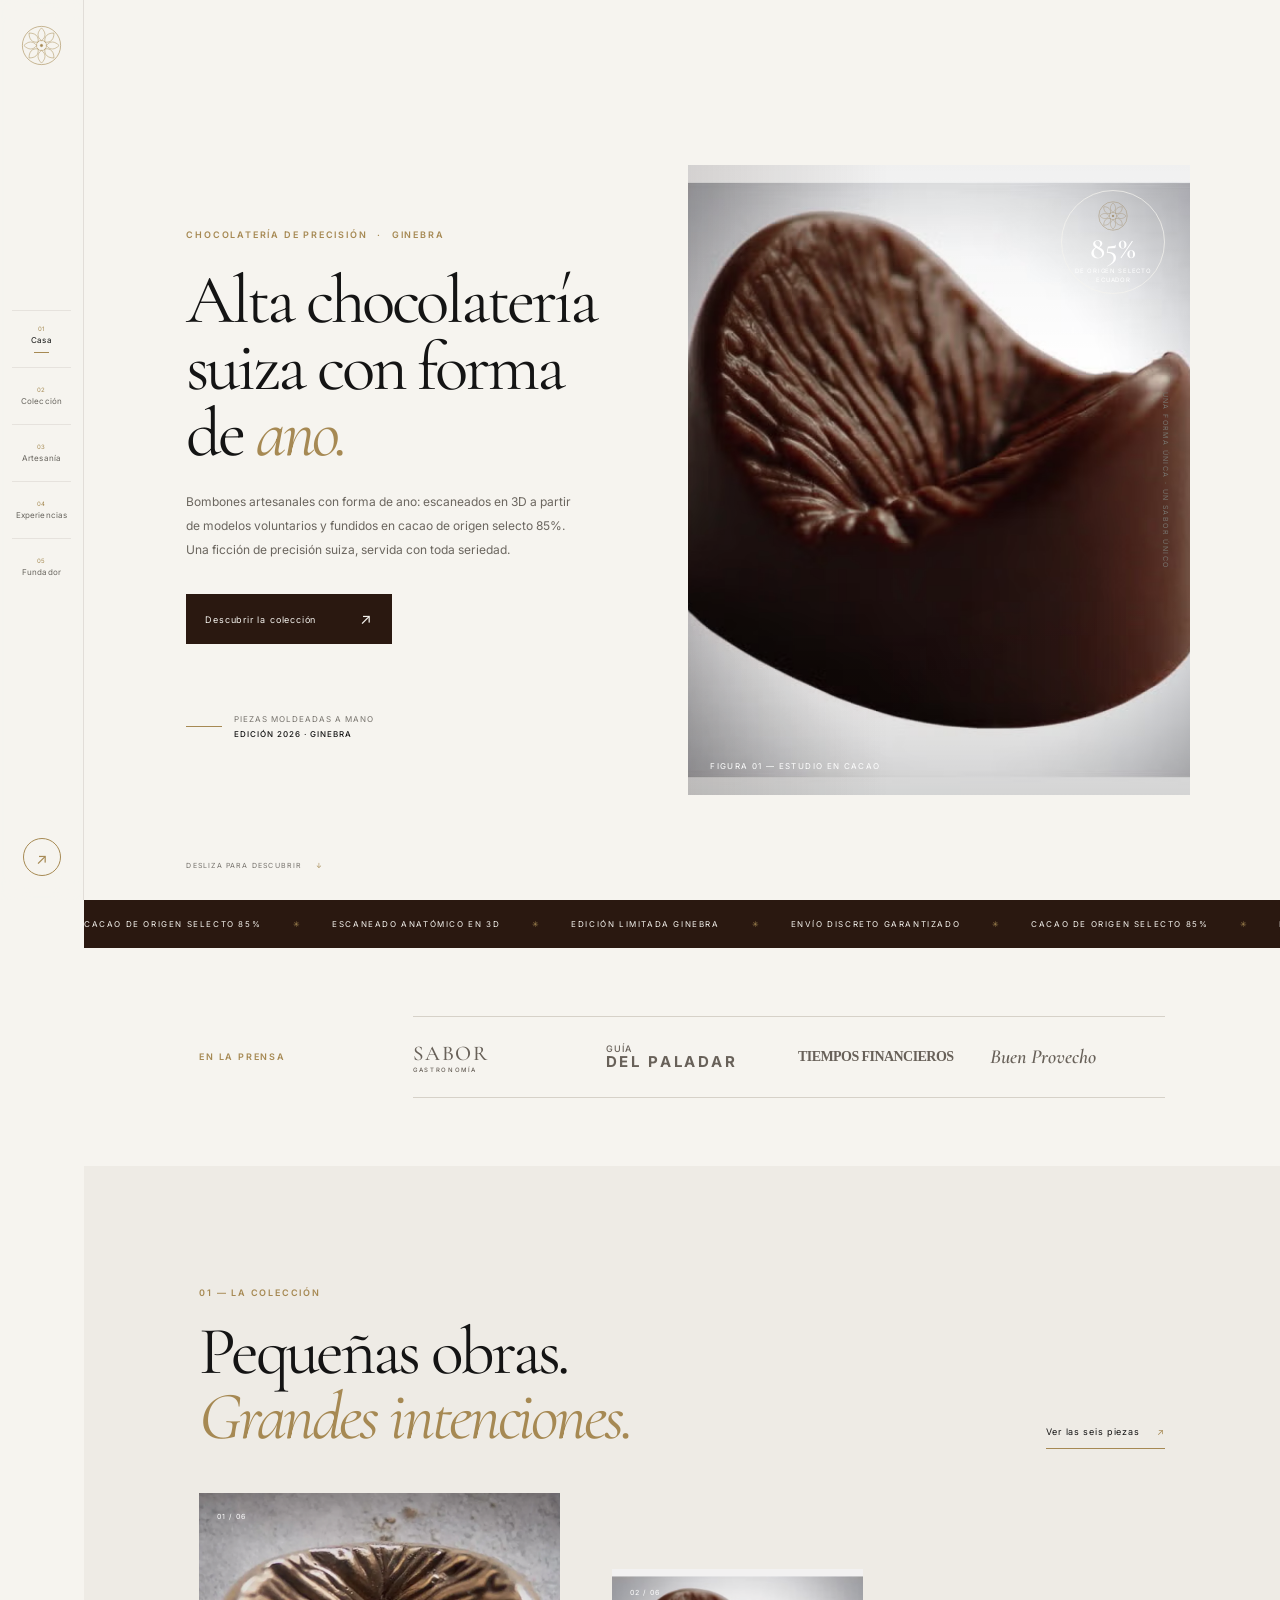
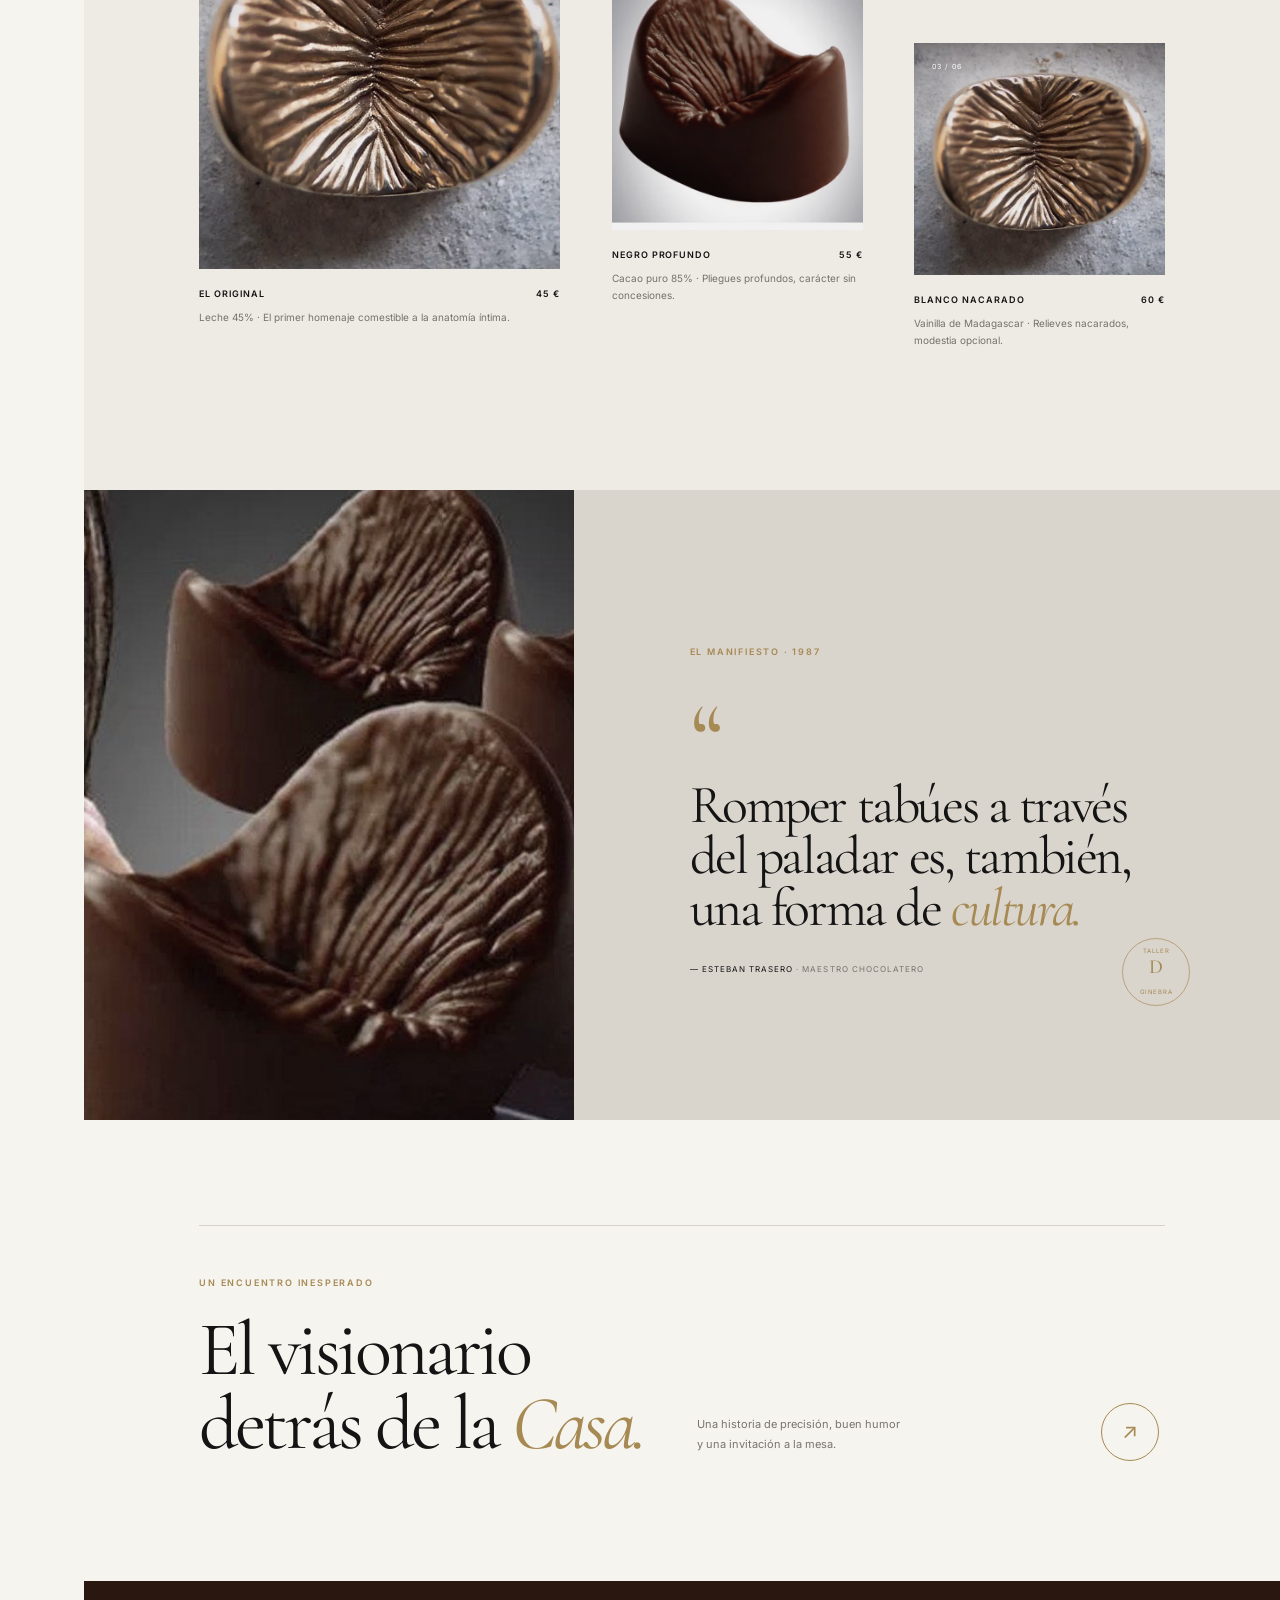
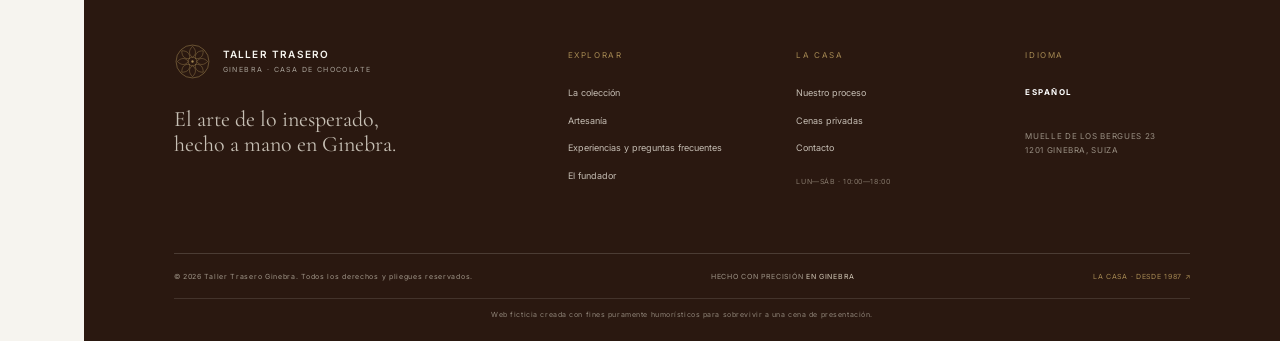
==== index.html @ 3dacf58d "Add files via upload" ====
<!doctype html>
<html lang="es">
<head>
  <meta charset="utf-8">
  <meta name="viewport" content="width=device-width, initial-scale=1">
  <meta name="theme-color" content="#f6f4ef">
  <meta name="description" content="Ficción gastronómica de Taller Trasero Ginebra: bombones artesanales con forma de ano, esculpidos en cacao de origen selecto 85%.">
  <title>Taller Trasero — Ginebra | Bombones con forma de ano</title>
  <link rel="preconnect" href="https://fonts.googleapis.com">
  <link rel="preconnect" href="https://fonts.gstatic.com" crossorigin>
  <link href="https://fonts.googleapis.com/css2?family=Cormorant+Garamond:wght@400;500;600;700&family=Inter:wght@300;400;500;600&display=swap" rel="stylesheet">
  <link rel="stylesheet" href="styles.css"><link rel="stylesheet" href="redesign.css">
  <script src="app.js" defer></script>
</head>
<body>
  <div class="preloader" aria-hidden="true"><div class="preloader-inner"><img class="preloader-mark" src="img/atelier-sceau.svg" alt=""><span class="preloader-name">GINEBRA · DESDE 1987</span><div class="preloader-line"><i></i></div><span class="preloader-count">00</span></div></div>
  <div class="page-wipe" aria-hidden="true"></div>
  <header class="site-header">
    <a class="wordmark" href="index.html" aria-label="Taller Trasero, inicio"><img class="brand-seal" src="img/atelier-sceau.svg" alt="Taller Trasero"><span class="wordmark-copy">TALLER TRASERO<small>GINEBRA · CASA DE CHOCOLATE</small></span></a>
    <nav class="desktop-nav" aria-label="Navegación principal"><a class="active" href="index.html">Casa</a><a href="coleccion.html">Colección</a><a href="proceso.html">Artesanía</a><a href="preguntas.html">Experiencias</a><a href="fundador.html">Fundador</a></nav>
    <a class="header-reserve" href="coleccion.html">Componer una caja <span>↗</span></a>
    <button class="menu-toggle" aria-label="Abrir menú" aria-expanded="false"><span></span><span></span></button>
    <div class="reading-progress"><i></i></div>
  </header>
  <div class="mobile-menu" aria-hidden="true"><div class="mobile-menu-top">TALLER TRASERO <span>GINEBRA</span></div><nav><a href="index.html"><small>01</small>Casa</a><a href="coleccion.html"><small>02</small>La colección</a><a href="proceso.html"><small>03</small>Artesanía</a><a href="preguntas.html"><small>04</small>Experiencias y preguntas frecuentes</a><a href="fundador.html"><small>05</small>El fundador</a></nav><span class="mobile-menu-note">CHOCOLATERÍA DE PRECISIÓN · DESDE 1987</span></div>

  <main>
    <section class="hero home-hero">
      <div class="hero-copy">
        <p class="eyebrow reveal">CHOCOLATERÍA DE PRECISIÓN <span>·</span> GINEBRA</p>
        <h1 class="display reveal">Alta chocolatería<br>suiza con forma<br>de <em>ano.</em></h1>
        <p class="hero-sub reveal">Bombones artesanales con forma de ano: escaneados en 3D a partir de modelos voluntarios y fundidos en cacao de origen selecto 85%.<br>Una ficción de precisión suiza, servida con toda seriedad.</p>
        <a class="button button-dark reveal" href="coleccion.html"><span>Descubrir la colección</span><i>↗</i></a>
        <div class="hero-edition reveal"><span class="edition-rule"></span><span>PIEZAS MOLDEADAS A MANO<br><b>EDICIÓN 2026 · GINEBRA</b></span></div>
      </div>
      <div class="hero-visual">
        <div class="hero-image-frame">
          <img src="img/ano1.avif" alt="Bombón Taller Trasero de chocolate con forma anatómica y pliegues artesanales" fetchpriority="high">
          <div class="hero-image-wash"></div>
          <span class="image-index">FIGURA 01 — ESTUDIO EN CACAO</span>
          <div class="hero-stamp"><img class="rosette-illustration" src="img/atelier-sceau.svg" alt=""><span>85%</span><small>DE ORIGEN SELECTO<br>ECUADOR</small></div>
        </div>
        <span class="hero-side-note">UNA FORMA ÚNICA · UN SABOR ÚNICO</span>
      </div>
      <span class="hero-scroll">DESLIZA PARA DESCUBRIR <i>↓</i></span>
    </section>

    <div class="ticker" aria-label="Cacao de origen selecto, escaneado anatómico en 3D, edición limitada Ginebra, envío discreto garantizado"><div class="ticker-track"><span>CACAO DE ORIGEN SELECTO 85%</span><b>✳</b><span>ESCANEADO ANATÓMICO EN 3D</span><b>✳</b><span>EDICIÓN LIMITADA GINEBRA</span><b>✳</b><span>ENVÍO DISCRETO GARANTIZADO</span><b>✳</b><span>CACAO DE ORIGEN SELECTO 85%</span><b>✳</b><span>ESCANEADO ANATÓMICO EN 3D</span><b>✳</b><span>EDICIÓN LIMITADA GINEBRA</span><b>✳</b><span>ENVÍO DISCRETO GARANTIZADO</span><b>✳</b></div></div>

    <section class="press-section section-pad">
      <p class="eyebrow reveal">EN LA PRENSA</p>
      <div class="press-logos reveal"><span class="press-vogue">SABOR <small>GASTRONOMÍA</small></span><span class="press-michelin">GUÍA<br><b>DEL PALADAR</b></span><span class="press-ft">TIEMPOS FINANCIEROS</span><span class="press-bon">Buen Provecho</span></div>
    </section>

    <section class="collection-preview section-pad">
      <div class="section-heading reveal"><div><p class="eyebrow">01 — LA COLECCIÓN</p><h2 class="display">Pequeñas obras.<br><em>Grandes intenciones.</em></h2></div><a class="text-link" href="coleccion.html">Ver las seis piezas <span>↗</span></a></div>
      <div class="product-grid preview-grid">
        <a class="product-card reveal" href="coleccion.html"><div class="product-image"><img src="img/98.webp" alt="Estuche de Taller Trasero con bombones artesanales"><span class="product-number">01 / 06</span><span class="product-shine"></span></div><div class="product-meta"><span>EL ORIGINAL</span><span>45 €</span></div><p>Leche 45% · El primer homenaje comestible a la anatomía íntima.</p></a>
        <a class="product-card reveal" href="coleccion.html"><div class="product-image"><img src="img/ano1.avif" alt="Bombón oscuro con forma anatómica y acabado satinado"><span class="product-number">02 / 06</span><span class="product-shine"></span></div><div class="product-meta"><span>NEGRO PROFUNDO</span><span>55 €</span></div><p>Cacao puro 85% · Pliegues profundos, carácter sin concesiones.</p></a>
        <a class="product-card reveal" href="coleccion.html"><div class="product-image"><img src="img/98.webp" alt="Primer plano de bombón artesanal con pliegues de cacao"><span class="product-number">03 / 06</span><span class="product-shine"></span></div><div class="product-meta"><span>BLANCO NACARADO</span><span>60 €</span></div><p>Vainilla de Madagascar · Relieves nacarados, modestia opcional.</p></a>
      </div>
      <a class="button button-outline mobile-only" href="coleccion.html"><span>Explorar las seis piezas</span><i>↗</i></a>
    </section>

    <section class="manifesto">
      <div class="manifesto-image reveal"><img src="img/eeb5a645-cfe2-4e63-8466-7c6f9b3dfd2b_16-9-discover-aspect-ratio_default_0.jpg" alt="Degustación de bombones artesanales de chocolate Taller Trasero"></div>
      <div class="manifesto-copy"><p class="eyebrow reveal">EL MANIFIESTO · 1987</p><span class="quote-mark reveal">“</span><blockquote class="display reveal">Romper tabúes a través del paladar es, también, una forma de <em>cultura.</em></blockquote><p class="manifesto-credit reveal">— ESTEBAN TRASERO <span>· MAESTRO CHOCOLATERO</span></p><span class="manifesto-seal">TALLER<br><b>D</b><br>GINEBRA</span></div>
    </section>

    <section class="founder-teaser section-pad">
      <div class="teaser-rule reveal"></div><p class="eyebrow reveal">UN ENCUENTRO INESPERADO</p><div class="teaser-row"><h2 class="display reveal">El visionario<br>detrás de la <em>Casa.</em></h2><p class="reveal">Una historia de precisión, buen humor<br>y una invitación a la mesa.</p><a class="round-link reveal" href="fundador.html" aria-label="Conocer al fundador">↗</a></div>
    </section>
  </main>
  <footer class="site-footer"><div class="footer-main"><div class="footer-brand"><a class="wordmark footer-wordmark" href="index.html"><img class="brand-seal" src="img/atelier-sceau.svg" alt="Taller Trasero"><span class="wordmark-copy">TALLER TRASERO<small>GINEBRA · CASA DE CHOCOLATE</small></span></a><p>El arte de lo inesperado,<br>hecho a mano en Ginebra.</p></div><div class="footer-column"><span class="footer-label">EXPLORAR</span><a href="coleccion.html">La colección</a><a href="proceso.html">Artesanía</a><a href="preguntas.html">Experiencias y preguntas frecuentes</a><a href="fundador.html">El fundador</a></div><div class="footer-column"><span class="footer-label">LA CASA</span><a href="proceso.html">Nuestro proceso</a><a href="preguntas.html">Cenas privadas</a><a href="preguntas.html">Contacto</a><span class="footer-hours">LUN—SÁB · 10:00—18:00</span></div><div class="footer-column footer-language"><span class="footer-label">IDIOMA</span><span class="language-switch"><b>ESPAÑOL</b></span><span class="footer-address">MUELLE DE LOS BERGUES 23<br>1201 GINEBRA, SUIZA</span></div></div><div class="footer-bottom"><span>© 2026 Taller Trasero Ginebra. Todos los derechos y pliegues reservados.</span><span>HECHO CON PRECISIÓN <b>EN GINEBRA</b></span><a href="fundador.html">LA CASA · DESDE 1987 ↗</a></div><p class="fiction-note">Web ficticia creada con fines puramente humorísticos para sobrevivir a una cena de presentación.</p></footer>
</body>
</html>
---- styles.css ----
:root{--paper:#f6f4ef;--stone:#eae6df;--ink:#141414;--muted:#77736d;--gold:#a68953;--cocoa:#2a1810;--line:#d6d1c8;--serif:"Cormorant Garamond",Georgia,serif;--sans:"Inter",Arial,sans-serif;--ease:cubic-bezier(.16,1,.3,1)}
*{box-sizing:border-box}html{scroll-behavior:smooth;scroll-padding-top:90px}body{margin:0;background:var(--paper);color:var(--ink);font-family:var(--sans);font-size:13px;font-weight:400;line-height:1.75;-webkit-font-smoothing:antialiased}body.menu-open,body.modal-open{overflow:hidden}a{color:inherit;text-decoration:none}button,input,select{font:inherit}button{color:inherit}img{display:block;width:100%;height:100%;object-fit:cover}::selection{background:var(--gold);color:#fff}.display{font-family:var(--serif);font-weight:400;letter-spacing:-.045em;line-height:.96}.display em{font-weight:400;color:var(--gold)}.eyebrow{font-size:9px;letter-spacing:.2em;line-height:1.5;font-weight:600}.section-pad{padding-left:9vw;padding-right:9vw}
.preloader{position:fixed;inset:0;z-index:1000;background:var(--cocoa);color:var(--paper);display:grid;place-items:center;transition:transform 1.05s var(--ease),visibility 1.05s}.preloader.is-done{transform:translateY(-101%);visibility:hidden}.preloader-inner{width:min(230px,60vw);display:grid;justify-items:center;gap:12px}.preloader-mark{font:600 52px/.9 var(--serif);letter-spacing:-.08em}.preloader-name{font-size:8px;letter-spacing:.22em}.preloader-line{height:1px;width:100%;background:#745e43;margin-top:8px}.preloader-line i{display:block;width:0;height:100%;background:var(--gold);transition:width .1s linear}.preloader-count{font:400 12px var(--serif);letter-spacing:.12em}
.page-wipe{position:fixed;inset:0;z-index:900;background:var(--cocoa);transform:scaleY(0);transform-origin:bottom;pointer-events:none}.page-wipe.is-active{animation:wipe-out .7s var(--ease) forwards}@keyframes wipe-out{0%{transform:scaleY(0);transform-origin:bottom}45%{transform:scaleY(1);transform-origin:bottom}55%{transform:scaleY(1);transform-origin:top}100%{transform:scaleY(0);transform-origin:top}}
.site-header{position:fixed;left:0;right:0;top:0;height:78px;padding:0 5.2vw;display:flex;align-items:center;justify-content:space-between;z-index:100;background:rgba(246,244,239,.91);backdrop-filter:blur(14px);-webkit-backdrop-filter:blur(14px);border-bottom:1px solid rgba(42,24,16,.09)}.wordmark{display:flex;align-items:center;gap:12px;font-size:10px;font-weight:600;letter-spacing:.12em;line-height:1.25}.wordmark small{display:block;margin-top:5px;font-size:7px;letter-spacing:.2em;font-weight:400;color:var(--muted)}.wordmark-monogram{width:37px;height:37px;border:1px solid var(--gold);border-radius:50%;display:grid;place-items:center;font:500 19px var(--serif);letter-spacing:-.08em;color:var(--gold)}.desktop-nav{position:absolute;left:50%;transform:translateX(-50%);display:flex;gap:34px}.desktop-nav a{font-size:10px;color:#68645e;transition:color .25s}.desktop-nav a:hover,.desktop-nav a.active{color:var(--ink)}.desktop-nav a.active:after{content:"";height:1px;display:block;background:var(--gold);margin-top:5px}.header-reserve{font-size:9px;letter-spacing:.06em;border-bottom:1px solid var(--gold);padding:8px 0}.header-reserve span{color:var(--gold);padding-left:7px}.reading-progress{position:absolute;bottom:-1px;left:0;width:100%;height:2px}.reading-progress i{display:block;width:0;height:100%;background:var(--gold)}.menu-toggle{display:none;border:0;background:none;width:38px;height:38px;padding:10px;z-index:120}.menu-toggle span{display:block;width:19px;height:1px;background:var(--ink);margin:5px auto;transition:transform .35s}.menu-toggle[aria-expanded=true] span:first-child{transform:translateY(3px) rotate(45deg)}.menu-toggle[aria-expanded=true] span:last-child{transform:translateY(-3px) rotate(-45deg)}.mobile-menu{display:none}
.hero{min-height:790px;height:min(100vh,980px);padding:150px 9vw 80px;position:relative;display:grid;grid-template-columns:1fr 1.03fr;align-items:center;gap:5.5vw;overflow:hidden}.hero-copy{position:relative;z-index:2;padding-top:12px}.hero-copy>.eyebrow{color:var(--gold);margin-bottom:26px}.hero-copy>.eyebrow span{padding:0 6px}.hero h1{font-size:clamp(54px,6.45vw,98px);margin:0 0 24px}.hero-sub{font-size:12px;line-height:2;color:#6b665f;margin-bottom:32px}.button{min-height:50px;padding:0 18px;display:inline-flex;align-items:center;justify-content:space-between;gap:44px;font-size:9px;letter-spacing:.09em;border:1px solid;position:relative;overflow:hidden;transition:color .35s,border-color .35s;cursor:pointer}.button:before{content:"";position:absolute;inset:0;transform:translateY(101%);transition:transform .45s var(--ease);z-index:0}.button:hover:before{transform:translateY(0)}.button span,.button i{position:relative;z-index:1;font-style:normal}.button i{font-size:15px}.button-dark{background:var(--cocoa);border-color:var(--cocoa);color:var(--paper)}.button-dark:before{background:var(--gold)}.button-outline{background:transparent;border-color:var(--gold);color:var(--ink)}.button-outline:before{background:var(--gold)}.button-outline:hover{color:#fff}.hero-edition{display:flex;align-items:center;gap:12px;margin-top:68px;font-size:8px;letter-spacing:.12em;line-height:1.8;color:var(--muted)}.hero-edition b{color:var(--ink);font-weight:500}.edition-rule{height:1px;width:36px;background:var(--gold)}.hero-visual{height:min(64vw,670px);max-height:72vh;position:relative;margin-right:-7vw}.hero-image-frame{height:100%;position:relative;overflow:hidden;background:var(--stone)}.hero-image-frame img{filter:saturate(.7);transition:transform 1.2s var(--ease);object-position:center}.hero-image-frame:hover img{transform:scale(1.035)}.hero-image-frame:after{content:"";position:absolute;inset:0;background:linear-gradient(180deg,rgba(0,0,0,.06),transparent 30%,transparent 67%,rgba(0,0,0,.17))}.hero-image-wash{position:absolute;inset:0;z-index:1;background:linear-gradient(90deg,rgba(42,24,16,.14),transparent 40%);mix-blend-mode:multiply}.image-index{position:absolute;z-index:2;bottom:22px;left:22px;color:#fff;font-size:8px;letter-spacing:.17em}.hero-stamp{position:absolute;z-index:2;right:25px;top:25px;border:1px solid rgba(246,244,239,.72);border-radius:50%;height:90px;width:90px;color:#fff;display:flex;flex-direction:column;justify-content:center;align-items:center;text-align:center}.hero-stamp span{font:500 31px/.85 var(--serif)}.hero-stamp small{font-size:6px;letter-spacing:.12em;line-height:1.5;margin-top:5px}.hero-side-note{writing-mode:vertical-rl;position:absolute;right:2vw;top:50%;transform:translateY(-50%);font-size:7px;letter-spacing:.2em;color:var(--muted)}.hero-scroll{position:absolute;bottom:28px;left:9vw;color:var(--muted);font-size:7px;letter-spacing:.17em}.hero-scroll i{font-style:normal;color:var(--gold);margin-left:10px}
.ticker{background:var(--cocoa);color:var(--paper);height:48px;display:flex;align-items:center;overflow:hidden;white-space:nowrap}.ticker-track{display:flex;align-items:center;gap:32px;min-width:max-content;animation:ticker 36s linear infinite}.ticker span{font-size:8px;letter-spacing:.2em}.ticker b{font-size:8px;font-weight:400;color:var(--gold)}@keyframes ticker{to{transform:translateX(-50%)}}
.press-section{padding-top:75px;padding-bottom:72px;text-align:center}.press-section>.eyebrow{color:var(--gold);margin:0 0 32px}.press-logos{display:flex;justify-content:space-between;align-items:center;gap:24px;color:#686159}.press-vogue{font:500 21px var(--serif);letter-spacing:.08em}.press-vogue small{display:block;font:500 6px var(--sans);letter-spacing:.27em}.press-michelin{font:500 9px/1.1 var(--sans);letter-spacing:.14em}.press-michelin b{font-size:15px;letter-spacing:.18em}.press-ft{font:600 14px Georgia,serif;letter-spacing:-.04em}.press-bon{font:600 20px var(--serif);font-style:italic}
.collection-preview{padding-top:105px;padding-bottom:125px;background:#eeebe5}.section-heading{display:flex;align-items:flex-end;justify-content:space-between;margin-bottom:44px}.section-heading .eyebrow,.catalog-toolbar .eyebrow,.builder-heading .eyebrow,.facts-heading .eyebrow{color:var(--gold);margin:0 0 19px}.section-heading h2,.builder-heading h2,.facts-heading h2{font-size:clamp(44px,5.3vw,74px);margin:0}.text-link{font-size:9px;letter-spacing:.08em;border-bottom:1px solid var(--gold);padding-bottom:8px;white-space:nowrap}.text-link span{color:var(--gold);margin-left:14px}.product-grid{display:grid;grid-template-columns:repeat(3,minmax(0,1fr));gap:22px}.product-card{min-width:0}.product-image{height:auto;aspect-ratio:1/1.07;position:relative;overflow:hidden;background:var(--stone)}.product-image img{filter:saturate(.65);transition:transform .8s var(--ease),filter .8s}.product-card:hover .product-image img{transform:scale(1.04);filter:saturate(.85)}.product-image:after{content:"";position:absolute;inset:0;background:rgba(42,24,16,.06);pointer-events:none}.product-number,.product-tag{position:absolute;z-index:2;top:18px;font-size:7px;letter-spacing:.15em;color:#fff}.product-number{left:18px}.product-tag{right:18px;text-align:right}.product-shine{position:absolute;z-index:3;inset:-50%;background:linear-gradient(115deg,transparent 42%,rgba(255,239,196,.25) 49%,rgba(166,137,83,.19) 52%,transparent 60%);transform:translateX(-75%) rotate(9deg);transition:transform .85s var(--ease);pointer-events:none}.product-card:hover .product-shine,.product-card.is-shining .product-shine{transform:translateX(65%) rotate(9deg)}.product-meta{display:flex;justify-content:space-between;gap:10px;margin-top:17px;font-size:9px;font-weight:600;letter-spacing:.11em}.product-card>p{font-size:10px;line-height:1.75;color:#77716a;margin:7px 0 0}.mobile-only{display:none}
.manifesto{display:grid;grid-template-columns:1fr 1fr;min-height:575px;background:#d9d4cc}.manifesto-image{height:100%;min-height:575px;overflow:hidden}.manifesto-image img{filter:saturate(.5);object-position:center}.manifesto-copy{padding:80px 10vw 70px 8vw;position:relative;align-self:center}.manifesto-copy .eyebrow{color:var(--gold)}.quote-mark{display:block;font:100px/.8 var(--serif);color:var(--gold);margin-top:40px}.manifesto blockquote{font-size:clamp(38px,4.2vw,60px);margin:0;max-width:560px}.manifesto-credit{font-size:8px;letter-spacing:.13em;margin-top:28px}.manifesto-credit span{color:var(--muted)}.manifesto-seal{position:absolute;right:7vw;bottom:48px;width:68px;height:68px;border:1px solid rgba(166,137,83,.65);border-radius:50%;display:grid;place-content:center;text-align:center;font-size:6px;line-height:1.4;letter-spacing:.15em;color:var(--gold)}.manifesto-seal b{font:500 20px var(--serif)}
.founder-teaser{padding-top:105px;padding-bottom:120px}.teaser-rule{height:1px;background:var(--line);margin-bottom:50px;transform-origin:left}.founder-teaser>.eyebrow{color:var(--gold)}.teaser-row{display:grid;grid-template-columns:1fr .8fr 64px;align-items:end;gap:30px}.teaser-row h2{font-size:clamp(49px,6vw,82px);margin:15px 0 0}.teaser-row p{font-size:11px;color:var(--muted);margin:0 0 7px}.round-link{width:58px;height:58px;border:1px solid var(--gold);border-radius:50%;display:grid;place-items:center;font-size:21px;color:var(--gold);transition:background .3s,color .3s,transform .3s}.round-link:hover{background:var(--gold);color:#fff;transform:rotate(45deg)}
.site-footer{background:var(--cocoa);color:var(--paper);padding:62px 7vw 20px}.footer-main{display:grid;grid-template-columns:2fr 1fr 1fr 1fr;gap:5vw;padding-bottom:65px}.footer-wordmark{color:var(--paper)}.footer-wordmark small{color:#a7a097}.footer-brand>p{font:400 22px/1.15 var(--serif);color:#c7c0b5;margin-top:27px}.footer-column{display:flex;flex-direction:column;align-items:flex-start;gap:12px;padding-top:5px;font-size:9px;color:#c5bdb3}.footer-label{color:var(--gold);font-size:8px;letter-spacing:.2em;margin-bottom:11px}.footer-column a{transition:color .2s}.footer-column a:hover{color:#fff}.footer-hours{font-size:7px;letter-spacing:.08em;color:#86796c;margin-top:8px}.language-switch{font-size:8px;letter-spacing:.18em}.language-switch i{font-style:normal;color:#796e63;padding:0 5px}.language-switch b{color:#fff}.footer-address{font-size:8px;line-height:1.8;letter-spacing:.08em;color:#998f83;margin-top:18px}.footer-bottom{border-top:1px solid rgba(246,244,239,.16);padding-top:17px;display:flex;justify-content:space-between;gap:20px;font-size:7px;letter-spacing:.1em;color:#9e9487}.footer-bottom b{font-weight:400;color:#d4cab9}.footer-bottom a{color:var(--gold)}
.page-hero{min-height:485px;padding:174px 9vw 95px;position:relative;overflow:hidden;border-bottom:1px solid var(--line)}.page-hero:after{content:"";position:absolute;width:37vw;height:37vw;max-width:540px;max-height:540px;border-radius:50%;border:1px solid rgba(166,137,83,.18);right:7vw;top:105px;pointer-events:none}.page-hero>.eyebrow{color:var(--gold);margin:0 0 25px}.page-hero h1{font-size:clamp(58px,8vw,112px);margin:0}.page-intro{font-size:11px;line-height:2;color:var(--muted);margin:25px 0 0}.page-hero-index{position:absolute;right:9vw;bottom:40px;font-size:7px;line-height:1.8;letter-spacing:.17em;color:var(--gold);text-align:right}
.catalog{padding-top:75px;padding-bottom:115px}.catalog-toolbar{display:flex;justify-content:space-between;align-items:center;margin-bottom:30px}.catalog-toolbar .eyebrow{margin:0}.filters{display:flex;gap:8px}.filter-button{border:1px solid transparent;background:none;padding:8px 13px;font-size:8px;letter-spacing:.04em;color:#77716a;cursor:pointer;transition:all .3s}.filter-button:hover,.filter-button.is-active{color:var(--ink);border-color:var(--gold)}.filter-button span{color:var(--gold);margin-left:5px}.catalog-grid{grid-template-columns:repeat(3,minmax(0,1fr));row-gap:52px}.catalog-card>p{min-height:42px}.add-piece{border:0;border-bottom:1px solid var(--line);width:100%;text-align:left;background:none;padding:12px 0 9px;margin-top:6px;font-size:8px;letter-spacing:.07em;color:#5e5952;display:flex;justify-content:space-between;cursor:pointer;transition:color .25s,border-color .25s}.add-piece span{font-size:15px;color:var(--gold)}.add-piece:hover{color:var(--gold);border-color:var(--gold)}.catalog-card.is-hidden{display:none}
.box-builder{background:var(--stone);padding-top:105px;padding-bottom:115px}.builder-heading{text-align:center;max-width:590px;margin:0 auto 60px}.builder-heading>p:last-child{color:var(--muted);font-size:10px;margin-top:20px}.builder-layout{display:grid;grid-template-columns:1.15fr .85fr;gap:8vw;max-width:960px;margin:0 auto;align-items:center}.box-display{padding:15px 5px}.box-lid{height:90px;background:#241811;color:var(--gold);display:flex;align-items:center;justify-content:center;flex-direction:column;gap:6px;box-shadow:0 6px 14px rgba(0,0,0,.12);position:relative;z-index:1}.box-lid span{font:500 28px/.8 var(--serif)}.box-lid small{font-size:6px;letter-spacing:.19em}.box-slots{display:grid;grid-template-columns:repeat(3,1fr);background:#35261f;padding:14px;gap:10px;box-shadow:0 17px 30px rgba(42,24,16,.16)}.box-slot{aspect-ratio:1.35;background:#211712;border:1px solid rgba(166,137,83,.23);display:grid;place-items:center;position:relative;overflow:hidden;transition:background .3s,transform .35s var(--ease)}.box-slot>span{font:400 18px var(--serif);color:rgba(166,137,83,.4)}.box-slot.is-filled{background:radial-gradient(ellipse at 50% 45%,#7d5140 0,#452a20 35%,#251811 70%);animation:slot-pop .45s var(--ease)}.box-slot.is-filled:before{content:"";position:absolute;width:43%;height:38%;border-radius:48% 52% 43% 57%;background:radial-gradient(ellipse at 38% 30%,#976a50,#48291d 63%,#1d110c);box-shadow:inset 4px 2px 6px rgba(255,224,184,.15),3px 4px 5px rgba(0,0,0,.5);transform:rotate(-5deg)}.box-slot.is-filled>span{position:absolute;right:8px;top:4px;font:400 7px var(--sans);color:rgba(255,255,255,.55)}@keyframes slot-pop{0%{transform:scale(.88);opacity:.5}100%{transform:scale(1);opacity:1}}.box-caption{text-align:center;font-size:7px;letter-spacing:.19em;color:#766a5e;margin-top:14px}.builder-summary{border-top:1px solid #c9c1b6;border-bottom:1px solid #c9c1b6;padding:20px 0}.summary-top,.summary-total{display:flex;justify-content:space-between;align-items:center;font-size:8px;letter-spacing:.13em}.box-count{color:var(--muted)}.box-count b{color:var(--gold);font-weight:500}.selected-list{min-height:140px;padding:14px 0}.empty-selection{font:italic 20px/1.25 var(--serif);color:#948a7f}.selected-item{display:flex;justify-content:space-between;align-items:center;padding:7px 0;font-size:9px;border-bottom:1px solid rgba(42,24,16,.1)}.selected-item button{border:0;background:none;color:#9a8b79;font-size:15px;cursor:pointer}.summary-total{padding:14px 0 20px;border-top:1px solid rgba(42,24,16,.13)}.summary-total b{font:500 20px var(--serif);letter-spacing:0}.reserve-button{width:100%}.reserve-button:disabled{opacity:.42;cursor:not-allowed}.builder-disclaimer{text-align:center;font-size:7px;letter-spacing:.12em;color:#8b8175;margin:13px 0 0}.modal-backdrop{position:fixed;inset:0;z-index:500;background:rgba(20,15,12,.73);display:grid;place-items:center;padding:22px;opacity:0;visibility:hidden;transition:opacity .35s,visibility .35s}.modal-backdrop.is-open{opacity:1;visibility:visible}.reservation-modal{max-width:470px;width:100%;background:var(--paper);padding:52px clamp(28px,6vw,65px);text-align:center;position:relative;transform:translateY(18px);transition:transform .5s var(--ease)}.is-open .reservation-modal{transform:translateY(0)}.modal-close{position:absolute;right:17px;top:13px;border:0;background:none;font-size:26px;font-weight:300;color:#8a8177;cursor:pointer}.modal-monogram{font:500 28px var(--serif);color:var(--gold)}.reservation-modal>.eyebrow{color:var(--gold);margin:14px 0}.reservation-modal h2{font-size:51px;margin:0 0 18px}.reservation-modal>p:not(.eyebrow){font:400 17px/1.45 var(--serif);color:#5d554c}.modal-signoff{font-size:7px;letter-spacing:.17em;color:var(--gold);display:block;margin:20px 0 24px}.modal-done{font-size:8px}
.process-hero{background:#eeebe5}.process-intro{display:grid;grid-template-columns:1fr 1fr;gap:9vw;align-items:center;padding-top:110px;padding-bottom:115px}.process-intro-image{position:relative;height:430px}.process-intro-image img{filter:saturate(.55)}.process-intro-image span,.step-visual span,.catering-image>span{position:absolute;left:18px;bottom:17px;color:#fff;font-size:7px;letter-spacing:.17em}.process-intro-copy .eyebrow{color:var(--gold)}.process-intro-copy h2{font-size:clamp(46px,5vw,70px);margin:22px 0}.process-intro-copy>p:not(.eyebrow){max-width:390px;color:#746e66;font-size:11px;line-height:2;margin-bottom:26px}.process-steps{padding:0 9vw}.process-step{display:grid;grid-template-columns:75px 1.1fr .82fr;gap:4vw;align-items:center;border-top:1px solid var(--line);padding:75px 0;position:relative}.step-number{align-self:start;font:400 57px/1 var(--serif);color:var(--gold)}.step-number span{font-size:21px;margin-left:10px;color:#c4b8a5}.step-content>.eyebrow{color:var(--gold)}.step-content h2{font-size:clamp(42px,4.3vw,61px);margin:14px 0 17px}.step-content>p:not(.eyebrow){max-width:470px;color:#746e66;font-size:10px;line-height:2}.step-spec{display:grid;grid-template-columns:1fr 1fr;gap:7px 15px;border-top:1px solid var(--line);padding-top:13px;margin-top:22px;max-width:430px;font-size:7px;letter-spacing:.13em;color:#887e70}.step-spec b{font-weight:500;color:var(--ink)}.step-visual{height:330px;position:relative;overflow:hidden;background:var(--stone)}.step-visual img{filter:saturate(.55);transition:transform .8s var(--ease)}.step-visual:hover img{transform:scale(1.04)}.step-visual:after,.process-intro-image:after,.catering-image:after{content:"";position:absolute;inset:0;background:linear-gradient(180deg,transparent 65%,rgba(0,0,0,.3));pointer-events:none}.comparison-section{padding-top:100px;padding-bottom:120px;background:#eae6df}.comparison-section>.eyebrow{color:var(--gold)}.comparison-section h2{font-size:clamp(46px,5.3vw,74px);margin:15px 0 45px}.comparison-table{border-top:1px solid #cbc4b9}.comparison-row{display:grid;grid-template-columns:.75fr 1.2fr 1.3fr;gap:20px;padding:17px 13px;border-bottom:1px solid #cbc4b9;font-size:9px;color:#726b62}.comparison-row>span:first-child{color:var(--ink)}.comparison-row b{font-weight:500;color:var(--cocoa)}.comparison-head{font-size:7px;letter-spacing:.15em;color:var(--gold);padding-top:13px;padding-bottom:13px}
.faq-hero{background:#eeebe5}.faq-section{display:grid;grid-template-columns:.72fr 1.28fr;gap:10vw;padding-top:120px;padding-bottom:125px}.faq-aside>.eyebrow{color:var(--gold)}.faq-aside h2{font-size:clamp(46px,5vw,69px);margin:20px 0}.faq-aside>p:not(.eyebrow){max-width:250px;color:var(--muted);font-size:10px;line-height:1.9;margin-bottom:24px}.accordion{border-top:1px solid var(--line)}.faq-item{border-bottom:1px solid var(--line)}.faq-question{display:flex;align-items:center;justify-content:space-between;width:100%;padding:22px 0;background:none;border:0;text-align:left;cursor:pointer;font:400 23px/1.2 var(--serif);letter-spacing:-.02em}.faq-question i{position:relative;width:18px;height:18px;flex:0 0 18px;margin-left:16px}.faq-question i:before,.faq-question i:after{content:"";position:absolute;background:var(--gold);left:3px;top:8px;width:12px;height:1px;transition:transform .3s}.faq-question i:after{transform:rotate(90deg)}.faq-item.is-open .faq-question i:after{transform:rotate(0)}.faq-answer{display:grid;grid-template-rows:0fr;transition:grid-template-rows .45s var(--ease)}.faq-item.is-open .faq-answer{grid-template-rows:1fr}.faq-answer p{overflow:hidden;margin:0;max-width:570px;padding:0 35px 0 0;color:#756f67;font-size:10px;line-height:1.9;transition:padding .4s}.faq-item.is-open .faq-answer p{padding:0 35px 22px 0}
.catering-section{display:grid;grid-template-columns:1fr 1fr;background:#ded9d1}.catering-image{min-height:690px;position:relative}.catering-image img{filter:saturate(.55)}.catering-image:after{background:linear-gradient(180deg,transparent 60%,rgba(0,0,0,.42))}.catering-content{padding:90px clamp(35px,8vw,120px);align-self:center}.catering-content>.eyebrow{color:var(--gold)}.catering-content h2{font-size:clamp(47px,5vw,70px);margin:20px 0}.catering-content>p:not(.eyebrow){max-width:390px;color:#716b64;font-size:10px;line-height:2;margin-bottom:28px}.contact-form{display:grid;gap:17px}.contact-form label{font-size:7px;letter-spacing:.15em;color:#766e64}.contact-form input,.contact-form select{display:block;width:100%;margin-top:6px;padding:10px 0;border:0;border-bottom:1px solid #b8afa3;background:transparent;color:var(--ink);border-radius:0;font-size:10px;outline:none}.contact-form input:focus,.contact-form select:focus{border-color:var(--gold)}.contact-form input::placeholder{color:#9e968d}.contact-form select{appearance:none;cursor:pointer}.contact-form .button{justify-self:start;margin-top:7px}.form-response{min-height:20px;font:italic 17px/1.3 var(--serif);color:var(--cocoa);margin:0}
.founder-page-hero{min-height:650px;padding:160px 9vw 80px;display:grid;grid-template-columns:1fr .83fr;gap:7vw;align-items:center;background:#eeebe5}.founder-page-hero>.founder-info>.eyebrow{color:var(--gold)}.founder-page-hero>div:first-child>.eyebrow{color:var(--gold)}.founder-page-hero h1{font-size:clamp(54px,7vw,98px);margin:24px 0}.founder-deck{max-width:360px;color:var(--muted);font-size:11px;line-height:1.9}.founder-issue{display:block;margin-top:40px;color:var(--gold);font-size:7px;letter-spacing:.16em;line-height:1.8}.founder-photo-wrap{height:460px;position:relative;background:#d6d0c7;overflow:hidden}.founder-photo{position:absolute;inset:0;z-index:2;object-position:center 35%;font-size:0}.founder-photo[src=""]{display:none}.founder-photo-wrap:has(.founder-photo:not([src])) .founder-photo{display:none}.photo-placeholder{position:absolute;inset:0;display:flex;flex-direction:column;justify-content:center;align-items:center;text-align:center;color:#736a60}.photo-placeholder>span{font:400 125px/.8 var(--serif);color:rgba(166,137,83,.5)}.photo-placeholder b{font-size:7px;letter-spacing:.22em;margin-top:20px}.photo-placeholder small{font-size:7px;letter-spacing:.16em;margin-top:5px}.photo-placeholder em{max-width:220px;font:italic 11px/1.5 var(--serif);margin-top:34px;color:#877e73}.photo-note{position:absolute;bottom:15px;left:15px;z-index:3;color:#fff;font-size:7px;letter-spacing:.16em}.founder-story{display:grid;grid-template-columns:.55fr 1.45fr;gap:9vw;padding-top:125px;padding-bottom:130px}.story-aside>.eyebrow,.story-copy>.eyebrow{color:var(--gold)}.story-big-number{display:block;font:400 102px/.9 var(--serif);margin-top:32px;color:var(--cocoa)}.story-big-number small{display:block;font:500 8px var(--sans);letter-spacing:.2em;color:var(--gold);margin-top:8px}.story-aside-note{font-size:7px;line-height:2;letter-spacing:.13em;color:#898177;margin-top:25px}.story-copy h2{font-size:62px;margin:20px 0}.story-copy>p:not(.eyebrow){max-width:590px;color:#6f6961;font-size:11px;line-height:2.1;margin:18px 0}.story-copy .story-lead{font:400 24px/1.3 var(--serif)!important;color:var(--cocoa)!important}.story-copy .story-signoff{font:italic 18px/1.4 var(--serif)!important;color:var(--cocoa)!important;margin-top:32px!important}.signature{display:block;font:italic 38px var(--serif);color:var(--gold);transform:rotate(-8deg);margin:20px 0 0 12px}.founder-facts{background:#eae6df;padding-top:100px;padding-bottom:110px;display:grid;grid-template-columns:.8fr 1.2fr;gap:9vw}.facts-heading h2{font-size:clamp(48px,5vw,70px)}.facts-table>div{display:grid;grid-template-columns:.8fr 1.2fr;gap:20px;border-bottom:1px solid #cbc4b9;padding:16px 3px;font-size:9px}.facts-table>div:first-child{border-top:1px solid #cbc4b9}.facts-table span{color:#7b7369}.facts-table b{font-weight:500;color:var(--cocoa)}.founder-thanks{text-align:center;padding:100px 20px 115px}.founder-thanks>.eyebrow{color:var(--gold)}.founder-thanks h2{font-size:clamp(55px,7vw,90px);margin:20px 0 30px}.founder-thanks .button{margin:auto}
.reveal{opacity:0;transform:translateY(20px);transition:opacity .8s var(--ease),transform .8s var(--ease)}.reveal.is-visible{opacity:1;transform:translateY(0)}.reveal:nth-child(2){transition-delay:.08s}.reveal:nth-child(3){transition-delay:.15s}.reveal:nth-child(4){transition-delay:.22s}.line-reveal{transform:scaleX(0);transform-origin:left;transition:transform 1s var(--ease)}.line-reveal.is-visible{transform:scaleX(1)}
.box-slot.is-filled[data-piece="blanc"]{background:radial-gradient(ellipse at 50% 45%,#b49a7c,#64503f 43%,#251811 75%)}.box-slot.is-filled[data-piece="or"]{background:radial-gradient(ellipse at 50% 45%,#ad8b3d,#705426 43%,#251811 75%)}.box-slot.is-filled[data-piece="piment"]{background:radial-gradient(ellipse at 50% 45%,#8c4933,#53271c 43%,#251811 75%)}.box-slot.is-filled[data-piece="fleur"]{background:radial-gradient(ellipse at 50% 45%,#86614c,#482d21 43%,#251811 75%)}.box-slot.is-removing{animation:slot-remove .28s ease forwards}@keyframes slot-remove{to{opacity:.15;transform:scale(.88)}}.add-piece.piece-added{color:var(--gold);border-color:var(--gold)}.capacity-reached .box-slots{animation:box-shake .35s ease-in-out}@keyframes box-shake{25%{transform:translateX(-4px)}75%{transform:translateX(4px)}}.confetti-piece{position:fixed;z-index:600;top:-16px;width:5px;height:9px;pointer-events:none;animation:confetti-fall var(--fall) cubic-bezier(.26,.7,.42,1) forwards}@keyframes confetti-fall{to{transform:translate3d(var(--drift),110vh,0) rotate(620deg);opacity:.1}}
@media(max-width:1000px){.site-header{padding:0 4vw}.desktop-nav{gap:20px}.hero{padding-left:7vw;padding-right:7vw;gap:4vw}.hero h1{font-size:clamp(52px,7vw,80px)}.hero-visual{margin-right:-5vw}.section-pad{padding-left:7vw;padding-right:7vw}.manifesto-copy{padding-left:7vw;padding-right:7vw}.footer-main{grid-template-columns:1.5fr 1fr 1fr 1fr;gap:3vw}.process-steps{padding:0 7vw}.process-step{grid-template-columns:55px 1fr .7fr;gap:3vw}.step-visual{height:270px}.catering-content{padding:70px 6vw}.founder-page-hero{padding-left:7vw;padding-right:7vw}.founder-photo-wrap{height:400px}}
@media(max-width:760px){html{scroll-padding-top:68px}.site-header{height:66px;padding:0 20px}.wordmark{font-size:9px;gap:9px}.wordmark-monogram{width:33px;height:33px}.wordmark small{font-size:6px}.desktop-nav,.header-reserve{display:none}.menu-toggle{display:block}.mobile-menu{position:fixed;inset:0;z-index:110;background:var(--cocoa);color:var(--paper);display:flex;flex-direction:column;justify-content:space-between;padding:92px 28px 32px;opacity:0;visibility:hidden;transform:translateY(-12px);transition:opacity .4s,transform .5s var(--ease),visibility .4s}.mobile-menu.is-open{opacity:1;visibility:visible;transform:translateY(0)}.mobile-menu-top{font-size:8px;letter-spacing:.2em;color:var(--gold)}.mobile-menu-top span{color:#b4a99b}.mobile-menu nav{display:grid}.mobile-menu nav a{font:400 clamp(38px,10vw,58px)/1.2 var(--serif);border-bottom:1px solid rgba(246,244,239,.17);padding:11px 0}.mobile-menu nav small{font:400 8px var(--sans);color:var(--gold);letter-spacing:.12em;display:inline-block;width:36px;vertical-align:middle}.mobile-menu-note{font-size:7px;letter-spacing:.18em;color:#988c7e}.hero{min-height:0;height:auto;padding:123px 24px 70px;display:flex;flex-direction:column;align-items:stretch;gap:36px}.hero-copy{padding:0}.hero-copy>.eyebrow{font-size:7px;margin-bottom:21px}.hero h1{font-size:clamp(51px,12vw,76px);margin-bottom:20px}.hero-sub{font-size:10px;margin-bottom:23px}.hero-edition{margin-top:35px}.hero-visual{height:105vw;max-height:540px;margin:0 0 0 10vw}.hero-image-frame{height:100%}.hero-side-note{display:none}.hero-scroll{left:24px;bottom:23px;font-size:6px}.hero-stamp{height:74px;width:74px;right:15px;top:15px}.hero-stamp span{font-size:26px}.ticker{height:40px}.ticker-track{gap:22px}.ticker span{font-size:7px}.press-section{padding:52px 25px}.press-logos{display:grid;grid-template-columns:1fr 1fr;justify-items:center;gap:28px 18px}.press-vogue{font-size:19px}.press-ft{font-size:12px}.press-bon{font-size:18px}.section-pad{padding-left:24px;padding-right:24px}.collection-preview{padding-top:73px;padding-bottom:78px}.section-heading{display:block;margin-bottom:28px}.section-heading h2,.builder-heading h2,.facts-heading h2{font-size:51px}.section-heading .text-link{display:inline-block;margin-top:20px}.product-grid{grid-template-columns:1fr;gap:30px}.preview-grid .product-card:not(:first-child){display:none}.preview-grid .product-image{aspect-ratio:1/1}.preview-grid .product-meta{margin-top:12px}.mobile-only{display:inline-flex;margin-top:30px}.manifesto{grid-template-columns:1fr}.manifesto-image{min-height:0;height:74vw;max-height:430px}.manifesto-copy{padding:60px 25px 78px}.quote-mark{font-size:75px;margin-top:24px}.manifesto blockquote{font-size:47px}.manifesto-seal{right:25px;bottom:24px;height:57px;width:57px}.founder-teaser{padding-top:68px;padding-bottom:80px}.teaser-rule{margin-bottom:34px}.teaser-row{grid-template-columns:1fr 55px;gap:16px}.teaser-row h2{font-size:55px;grid-column:1/2}.teaser-row p{grid-column:1/2;grid-row:2}.round-link{grid-column:2;grid-row:1/3;width:50px;height:50px}.site-footer{padding:48px 24px 20px}.footer-main{grid-template-columns:1fr 1fr;gap:35px 20px;padding-bottom:42px}.footer-brand{grid-column:1/-1}.footer-brand>p{font-size:19px;margin-top:19px}.footer-column{font-size:8px;gap:10px}.footer-bottom{display:grid;grid-template-columns:1fr 1fr;gap:13px;font-size:6px}.footer-bottom>span:first-child{grid-column:1/-1}.footer-bottom>span:nth-child(2){text-align:right}.page-hero{min-height:410px;padding:130px 24px 72px}.page-hero:after{width:60vw;height:60vw;right:-5vw;top:96px}.page-hero>.eyebrow{font-size:7px}.page-hero h1{font-size:clamp(53px,12vw,78px)}.page-intro{font-size:10px}.page-hero-index{right:24px;bottom:20px;font-size:6px}.catalog{padding-top:50px;padding-bottom:75px}.catalog-toolbar{display:block;margin-bottom:25px}.catalog-toolbar .eyebrow{margin-bottom:17px}.filters{gap:2px;overflow:auto;white-space:nowrap;margin-right:-24px;padding-right:24px}.filter-button{padding:8px 10px;font-size:7px}.catalog-grid{grid-template-columns:1fr;gap:38px}.catalog-card>p{min-height:0}.catalog-card .product-image{aspect-ratio:1/1}.box-builder{padding-top:70px;padding-bottom:80px}.builder-heading{margin-bottom:35px}.builder-heading h2{font-size:54px}.builder-layout{grid-template-columns:1fr;gap:33px}.box-display{padding:0}.box-lid{height:75px}.box-slots{padding:10px;gap:8px}.box-slot{aspect-ratio:1.2}.selected-list{min-height:105px}.reservation-modal{padding:42px 25px}.reservation-modal h2{font-size:46px}.reservation-modal>p:not(.eyebrow){font-size:16px}.process-intro{grid-template-columns:1fr;gap:38px;padding-top:70px;padding-bottom:75px}.process-intro-image{height:70vw;max-height:420px}.process-intro-copy h2{font-size:51px}.process-steps{padding:0 24px}.process-step{grid-template-columns:38px 1fr;gap:15px;padding:45px 0}.step-number{font-size:39px}.step-number span{font-size:14px;margin-left:4px}.step-content h2{font-size:47px}.step-content>p:not(.eyebrow){font-size:9px}.step-spec{font-size:6px}.step-visual{grid-column:2;height:60vw;max-height:330px;margin-top:7px}.comparison-section{padding-top:72px;padding-bottom:78px}.comparison-section h2{font-size:51px;margin-bottom:30px}.comparison-row{grid-template-columns:.65fr 1fr 1fr;gap:9px;padding:13px 3px;font-size:7px}.comparison-head{font-size:6px}.faq-section{grid-template-columns:1fr;gap:35px;padding-top:75px;padding-bottom:80px}.faq-aside h2{font-size:54px;margin:16px 0}.faq-aside>p:not(.eyebrow){max-width:340px}.faq-question{font-size:20px;padding:19px 0}.faq-answer p{font-size:9px}.catering-section{grid-template-columns:1fr}.catering-image{min-height:0;height:70vw;max-height:430px}.catering-content{padding:62px 24px 70px}.catering-content h2{font-size:53px}.founder-page-hero{min-height:0;padding:125px 24px 50px;grid-template-columns:1fr;gap:33px}.founder-page-hero h1{font-size:clamp(56px,12vw,79px);margin:20px 0}.founder-photo-wrap{height:100vw;max-height:510px}.founder-issue{margin-top:22px}.founder-story{grid-template-columns:1fr;gap:30px;padding-top:70px;padding-bottom:80px}.story-aside{display:grid;grid-template-columns:1fr auto;align-items:center}.story-aside>.eyebrow{grid-column:1/-1}.story-big-number{font-size:74px;margin-top:15px}.story-aside-note{margin-top:12px;text-align:right}.story-copy h2{font-size:54px}.story-copy .story-lead{font-size:22px!important}.founder-facts{grid-template-columns:1fr;gap:30px;padding-top:70px;padding-bottom:75px}.facts-heading h2{font-size:52px}.facts-table>div{grid-template-columns:.8fr 1.2fr;font-size:8px;gap:12px;padding:14px 2px}.founder-thanks{padding:75px 20px 85px}.founder-thanks h2{font-size:63px}}
@media(min-width:761px) and (max-width:840px){.site-header{height:66px;padding:0 20px}.desktop-nav,.header-reserve{display:none}.menu-toggle{display:block}.mobile-menu{position:fixed;inset:0;z-index:110;background:var(--cocoa);color:var(--paper);display:flex;flex-direction:column;justify-content:space-between;padding:92px 28px 32px;opacity:0;visibility:hidden;transform:translateY(-12px);transition:opacity .4s,transform .5s var(--ease),visibility .4s}.mobile-menu.is-open{opacity:1;visibility:visible;transform:translateY(0)}.mobile-menu-top{font-size:8px;letter-spacing:.2em;color:var(--gold)}.mobile-menu-top span{color:#b4a99b}.mobile-menu nav{display:grid}.mobile-menu nav a{font:400 clamp(38px,10vw,58px)/1.2 var(--serif);border-bottom:1px solid rgba(246,244,239,.17);padding:11px 0}.mobile-menu nav small{font:400 8px var(--sans);color:var(--gold);letter-spacing:.12em;display:inline-block;width:36px;vertical-align:middle}.mobile-menu-note{font-size:7px;letter-spacing:.18em;color:#988c7e}}
@media(prefers-reduced-motion:reduce){*,*:before,*:after{scroll-behavior:auto!important;animation-duration:.01ms!important;animation-iteration-count:1!important;transition-duration:.01ms!important}.reveal{opacity:1;transform:none}}
.rosette-illustration{width:24px;height:24px;color:var(--gold);margin-bottom:3px;flex:0 0 auto}.fiction-note{margin:14px 0 0;padding-top:10px;border-top:1px solid rgba(246,244,239,.12);text-align:center;color:#8f8478;font-size:7px;letter-spacing:.08em}
---- redesign.css ----
.brand-seal{width:37px;height:37px;object-fit:contain;flex:0 0 auto}
.preloader-mark{width:68px;height:68px;object-fit:contain}
.box-seal{width:34px;height:34px;object-fit:contain}
.modal-monogram{display:block;width:42px;height:42px;object-fit:contain;margin:0 auto}
.rosette-illustration{object-fit:contain}

@media(min-width:841px){
  body{padding-left:84px}
  .site-header{inset:0 auto 0 0;width:84px;height:100vh;padding:24px 12px;flex-direction:column;justify-content:space-between;border-right:1px solid rgba(42,24,16,.1);border-bottom:0}
  .site-header .wordmark{justify-content:center;gap:0}
  .site-header .brand-seal{width:43px;height:43px}
  .site-header .wordmark-copy{display:none}
  .desktop-nav{position:static;transform:none;width:100%;display:flex;flex-direction:column;align-items:stretch;gap:0;counter-reset:rail}
  .desktop-nav a{counter-increment:rail;display:flex;min-height:57px;flex-direction:column;align-items:center;justify-content:center;gap:4px;text-align:center;border-top:1px solid rgba(42,24,16,.08);font-size:8px;line-height:1.2;letter-spacing:.02em}
  .desktop-nav a:before{content:counter(rail,decimal-leading-zero);font-size:6px;letter-spacing:.14em;color:var(--gold)}
  .desktop-nav a.active:after{width:15px;margin-top:3px}
  .header-reserve{width:38px;height:38px;padding:0;border:1px solid var(--gold);border-radius:50%;display:grid;place-items:center;font-size:0}
  .header-reserve span{padding:0;font-size:15px;color:var(--gold)}
  .reading-progress{left:14px;bottom:14px;width:56px;height:2px}
  .hero.home-hero{grid-template-columns:repeat(12,minmax(0,1fr));gap:0;padding:138px clamp(50px,7vw,112px) 78px clamp(58px,8vw,130px)}
  .home-hero .hero-copy{grid-column:1/7;grid-row:1;align-self:center;max-width:620px;padding:0}
  .home-hero .hero-visual{grid-column:7/13;grid-row:1;align-self:center;width:100%;height:min(70vh,720px);max-height:none;margin:0 -7vw 0 0}
  .home-hero h1{max-width:620px;font-size:clamp(54px,5.4vw,84px)}
  .home-hero .hero-sub{max-width:390px}
  .home-hero .hero-side-note{right:1.5vw}
  .home-hero .hero-scroll{left:clamp(58px,8vw,130px)}
  .home-hero .hero-stamp{width:104px;height:104px}
  .home-hero .rosette-illustration{width:32px;height:32px}
  .press-section{display:grid;grid-template-columns:150px 1fr;align-items:center;gap:5vw;text-align:left;padding-top:68px;padding-bottom:68px}
  .press-section>.eyebrow{margin:0;max-width:100px;line-height:2}
  .press-logos{display:grid;grid-template-columns:repeat(4,minmax(0,1fr));gap:18px;border-top:1px solid var(--line);border-bottom:1px solid var(--line);padding:24px 0}
  .collection-preview{padding-top:120px;padding-bottom:140px}
  .preview-grid{grid-template-columns:1.18fr .82fr .82fr;gap:clamp(20px,4vw,70px);align-items:start}
  .preview-grid .product-card:nth-child(2){margin-top:76px}
  .preview-grid .product-card:nth-child(3){margin-top:150px}
  .preview-grid .product-image{aspect-ratio:.96}
  .preview-grid .product-card:nth-child(3) .product-image{aspect-ratio:1.08}
  .manifesto{grid-template-columns:.82fr 1.18fr;min-height:630px}
  .manifesto-image{min-height:630px}
  .manifesto-copy{padding-left:clamp(65px,9vw,140px);padding-right:clamp(60px,8vw,125px)}
  .catalog-grid{grid-template-columns:repeat(12,minmax(0,1fr));column-gap:28px;row-gap:74px}
  .catalog-grid .catalog-card:nth-child(6n+1),.catalog-grid .catalog-card:nth-child(6n+4){grid-column:span 5}
  .catalog-grid .catalog-card:nth-child(6n+2),.catalog-grid .catalog-card:nth-child(6n+5){grid-column:span 3}
  .catalog-grid .catalog-card:nth-child(6n+3),.catalog-grid .catalog-card:nth-child(6n+6){grid-column:span 4}
  .catalog-grid .catalog-card:nth-child(6n+2),.catalog-grid .catalog-card:nth-child(6n+5){margin-top:132px}
  .catalog-grid .catalog-card:nth-child(6n+3),.catalog-grid .catalog-card:nth-child(6n+6){margin-top:48px}
  .catalog-grid .catalog-card:nth-child(3n+1) .product-image{aspect-ratio:.9}
  .catalog-grid .catalog-card:nth-child(3n+2) .product-image{aspect-ratio:1.05}
  .catalog-grid .catalog-card:nth-child(3n) .product-image{aspect-ratio:.98}
  .page-hero{display:grid;grid-template-columns:minmax(0,1fr) 150px;align-content:center;column-gap:40px;padding-left:clamp(58px,8vw,130px);padding-right:clamp(50px,7vw,112px)}
  .page-hero>.eyebrow,.page-hero h1,.page-hero .page-intro{grid-column:1}
  .page-hero-index{position:relative;right:auto;bottom:auto;grid-column:2;grid-row:1/4;align-self:end;text-align:left;border-left:1px solid var(--gold);padding:0 0 0 16px}
  .page-hero:after{right:10vw;top:50%;transform:translateY(-50%);width:29vw;height:29vw}
}

@media(min-width:761px) and (max-width:840px){
  .hero.home-hero{display:grid;grid-template-columns:.92fr 1fr;gap:4vw;height:auto;min-height:740px;padding:125px 6vw 72px}
  .home-hero .hero-copy{grid-column:1;grid-row:1}
  .home-hero .hero-visual{grid-column:2;grid-row:1;height:540px;max-height:none;margin:0 -6vw 0 0}
}

@media(max-width:840px){
  body{padding-left:0}
  .site-header{position:fixed;inset:0 0 auto;width:auto;height:66px;padding:0 20px;flex-direction:row;justify-content:space-between;border-right:0;border-bottom:1px solid rgba(42,24,16,.09);z-index:120}
  .site-header .wordmark{gap:9px}
  .site-header .brand-seal{width:33px;height:33px}
  .site-header .wordmark-copy{display:block}
  .site-header .desktop-nav,.site-header .header-reserve{display:none}
  .site-header .menu-toggle{display:block}
  .reading-progress{left:0;bottom:-1px;width:100%;height:2px}
}

@media(max-width:760px){
  .hero.home-hero{display:flex;min-height:0;height:auto;padding:123px 24px 70px}
  .home-hero .hero-copy{max-width:none}
  .home-hero .hero-visual{height:105vw;max-height:540px;margin:0 0 0 10vw}
  .press-section{display:block;text-align:center;padding:52px 25px}
  .press-section>.eyebrow{margin:0 0 32px;max-width:none}
  .press-logos{display:grid;grid-template-columns:1fr 1fr;justify-items:center;gap:28px 18px;border:0;padding:0}
  .preview-grid{grid-template-columns:1fr;gap:30px}
  .preview-grid .product-card:nth-child(n){margin-top:0}
  .catalog-grid{grid-template-columns:1fr;row-gap:38px}
  .catalog-grid .catalog-card:nth-child(n){grid-column:1;margin-top:0}
}

.secret-profile-link{cursor:default;text-decoration:none}
.secret-profile-link:focus-visible{outline:1px dashed var(--gold);outline-offset:5px}
.real-profile-body{padding-left:0}
.real-profile-header{position:relative;display:flex;align-items:center;justify-content:space-between;gap:24px;padding:20px clamp(24px,7vw,100px);border-bottom:1px solid var(--line);background:var(--paper)}
.real-profile-header .wordmark{gap:12px}
.real-header-note,.real-back-link{font-size:8px;letter-spacing:.16em}
.real-header-note{color:var(--gold)}
.real-back-link{border-bottom:1px solid var(--gold);padding-bottom:7px}
.real-back-link span{color:var(--gold);margin-left:10px}
.real-profile-main{max-width:1600px;margin:0 auto}
.real-profile-hero{min-height:580px;padding:95px clamp(28px,9vw,140px) 90px;background:#eeebe5;position:relative;overflow:hidden}
.real-profile-hero:after{content:"";position:absolute;width:380px;height:380px;border:1px solid rgba(166,137,83,.2);border-radius:50%;right:9vw;top:50%;transform:translateY(-46%);pointer-events:none}
.real-profile-hero>.eyebrow{position:relative;z-index:1;color:var(--gold)}
.real-profile-title-row{position:relative;z-index:1;display:flex;align-items:flex-end;justify-content:space-between;gap:30px;max-width:1050px}
.real-profile-title-row h1{font-size:clamp(72px,10vw,138px);margin:28px 0 20px}
.real-age-stamp{width:128px;height:128px;border:1px solid var(--gold);border-radius:50%;display:flex;flex-direction:column;justify-content:center;align-items:center;color:var(--gold);flex:0 0 auto;margin:0 5vw 27px 0}
.real-age-stamp span{font:400 61px/.8 var(--serif)}
.real-age-stamp small{font-size:7px;letter-spacing:.16em;line-height:1.6;text-align:center;margin-top:8px}
.real-profile-intro{position:relative;z-index:1;max-width:660px;font:400 19px/1.6 var(--serif);color:#675f56;margin:12px 0 0}
.real-profile-index{position:absolute;bottom:32px;right:clamp(28px,9vw,140px);font-size:7px;letter-spacing:.16em;color:var(--gold)}
.real-profile-story{display:grid;grid-template-columns:.55fr 1.45fr;gap:9vw;padding:115px 9vw 125px}
.real-story-aside>.eyebrow,.real-facts-heading>.eyebrow,.real-profile-end>.eyebrow{color:var(--gold)}
.real-story-mark{display:block;font:italic 112px/.9 var(--serif);color:var(--cocoa);margin-top:38px}
.real-story-note{font-size:7px;line-height:2;letter-spacing:.14em;color:#898177;margin-top:20px}
.real-story-copy h2{font-size:clamp(50px,6vw,82px);margin:0 0 30px}
.real-story-copy>p{max-width:620px;color:#6f6961;font-size:11px;line-height:2.05;margin:18px 0}
.real-story-copy .real-story-lead{font:400 24px/1.4 var(--serif);color:var(--cocoa)}
.real-story-copy .real-story-signoff{font:italic 19px/1.5 var(--serif);color:var(--cocoa);margin-top:34px}
.real-profile-facts{background:var(--stone);padding:100px 9vw 110px;display:grid;grid-template-columns:.8fr 1.2fr;gap:9vw}
.real-facts-heading h2{font-size:clamp(52px,6vw,80px);margin:20px 0}
.real-facts-table>div{display:grid;grid-template-columns:.75fr 1.25fr;gap:24px;border-bottom:1px solid #cbc4b9;padding:17px 3px;font-size:9px}
.real-facts-table>div:first-child{border-top:1px solid #cbc4b9}
.real-facts-table span{color:#7b7369}
.real-facts-table b{font-weight:500;color:var(--cocoa)}
.real-profile-service-link{color:inherit;text-decoration-color:var(--gold);text-underline-offset:3px}
.real-profile-end{text-align:center;padding:105px 24px 115px}
.real-profile-end h2{font-size:clamp(58px,8vw,98px);margin:20px 0 34px}
.real-profile-end .button{margin:auto}
.real-profile-footer{display:flex;justify-content:space-between;gap:20px;padding:18px clamp(24px,7vw,100px);background:var(--cocoa);color:#a99f92;font-size:7px;letter-spacing:.14em}

@media(max-width:760px){
  .real-profile-header{padding:15px 20px;gap:10px}
  .real-profile-header .wordmark{gap:8px;font-size:8px}
  .real-profile-header .brand-seal{width:31px;height:31px}
  .real-profile-header .wordmark small{font-size:5px}
  .real-header-note{display:none}
  .real-back-link{font-size:7px;white-space:nowrap}
  .real-profile-hero{min-height:0;padding:75px 24px 90px}
  .real-profile-hero:after{width:230px;height:230px;right:-95px;top:43%}
  .real-profile-title-row{gap:12px}
  .real-profile-title-row h1{font-size:clamp(67px,16vw,92px);margin:24px 0 20px}
  .real-age-stamp{width:78px;height:78px;margin:0 0 23px}
  .real-age-stamp span{font-size:40px}
  .real-age-stamp small{font-size:5px}
  .real-profile-intro{font-size:17px}
  .real-profile-index{right:24px;bottom:27px}
  .real-profile-story{grid-template-columns:1fr;gap:30px;padding:75px 24px 85px}
  .real-story-aside{display:grid;grid-template-columns:1fr auto;align-items:center}
  .real-story-aside>.eyebrow{grid-column:1/-1}
  .real-story-mark{font-size:72px;margin-top:13px}
  .real-story-note{margin-top:14px;text-align:right}
  .real-story-copy h2{font-size:54px}
  .real-story-copy .real-story-lead{font-size:21px}
  .real-profile-facts{grid-template-columns:1fr;gap:25px;padding:72px 24px 80px}
  .real-facts-heading h2{font-size:54px}
  .real-facts-table>div{grid-template-columns:.78fr 1.22fr;gap:12px;font-size:8px;padding:14px 2px}
  .real-profile-end{padding:76px 20px 85px}
  .real-profile-end h2{font-size:61px}
  .real-profile-footer{padding:15px 20px;font-size:6px;line-height:1.7}
}
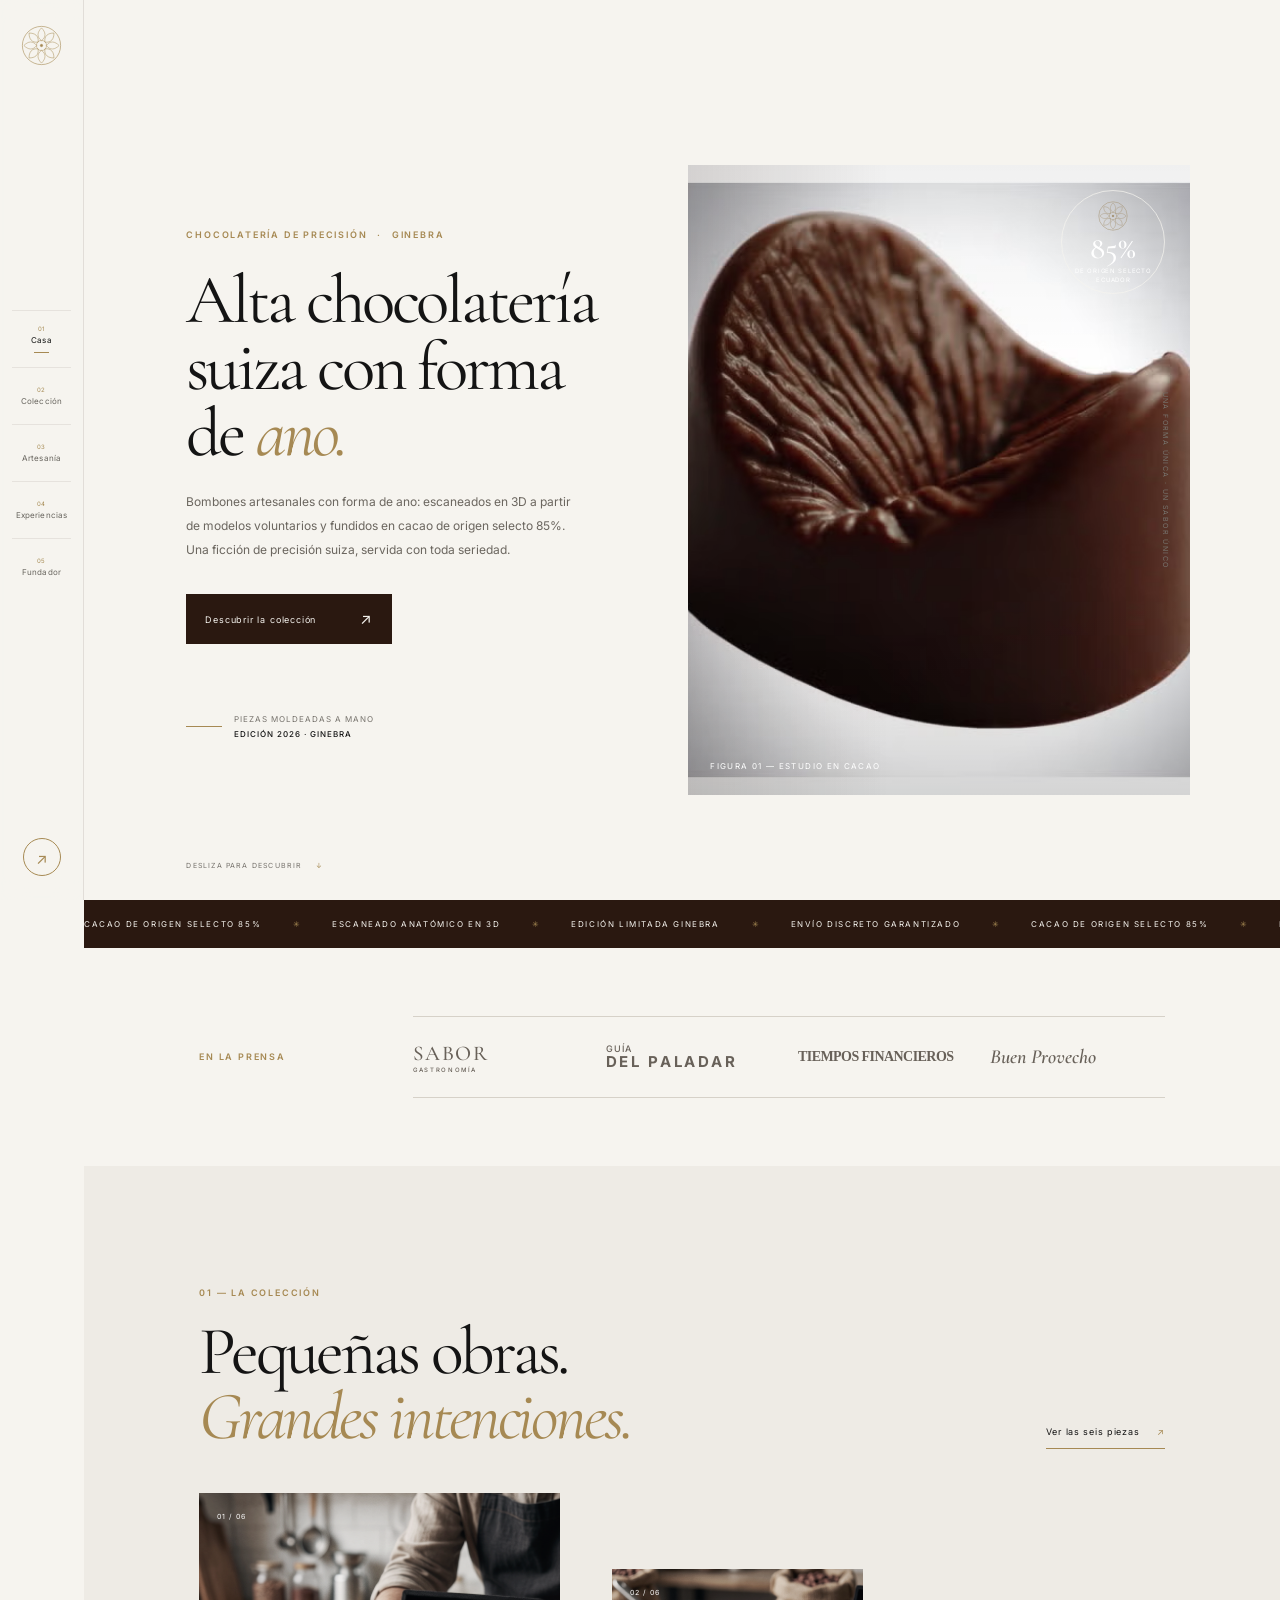
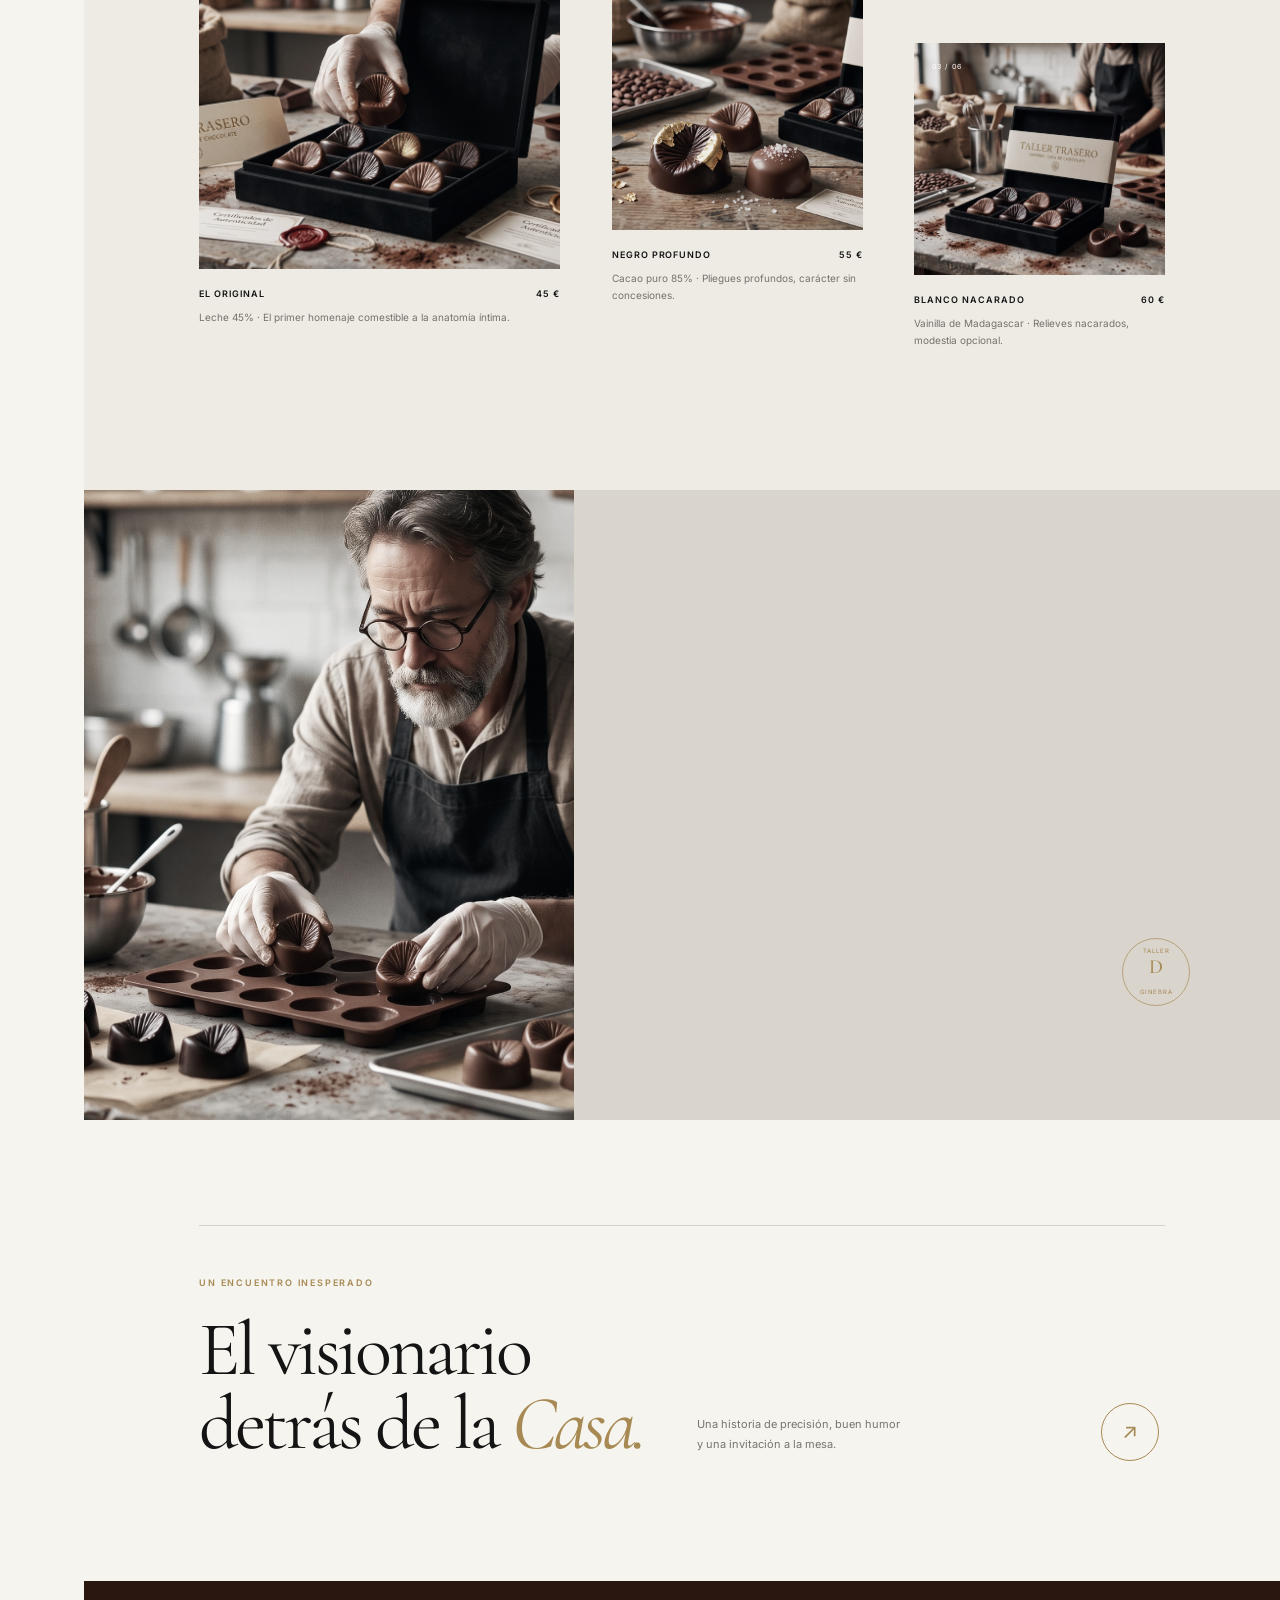
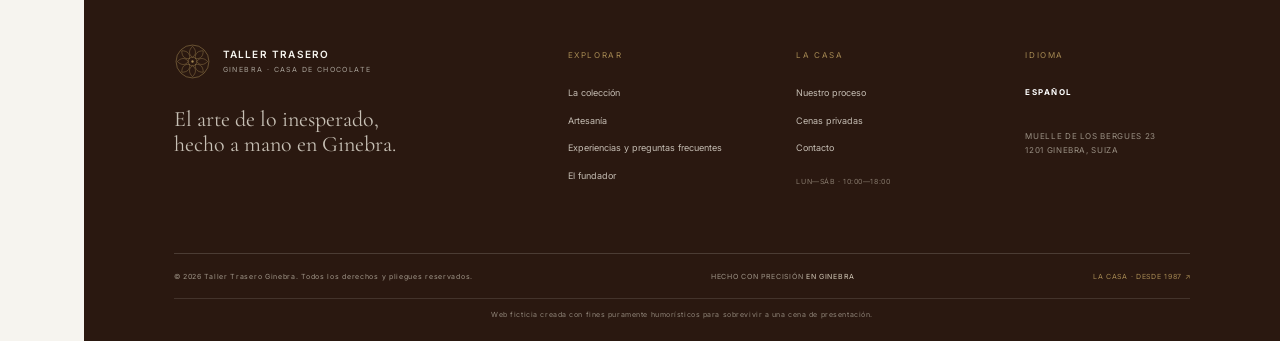
==== commit 7d9fe5e1: "Add files via upload" ====
--- a/index.html
+++ b/index.html
@@ -55,15 +55,15 @@
     <section class="collection-preview section-pad">
       <div class="section-heading reveal"><div><p class="eyebrow">01 — LA COLECCIÓN</p><h2 class="display">Pequeñas obras.<br><em>Grandes intenciones.</em></h2></div><a class="text-link" href="coleccion.html">Ver las seis piezas <span>↗</span></a></div>
       <div class="product-grid preview-grid">
-        <a class="product-card reveal" href="coleccion.html"><div class="product-image"><img src="img/98.webp" alt="Estuche de Taller Trasero con bombones artesanales"><span class="product-number">01 / 06</span><span class="product-shine"></span></div><div class="product-meta"><span>EL ORIGINAL</span><span>45 €</span></div><p>Leche 45% · El primer homenaje comestible a la anatomía íntima.</p></a>
-        <a class="product-card reveal" href="coleccion.html"><div class="product-image"><img src="img/ano1.avif" alt="Bombón oscuro con forma anatómica y acabado satinado"><span class="product-number">02 / 06</span><span class="product-shine"></span></div><div class="product-meta"><span>NEGRO PROFUNDO</span><span>55 €</span></div><p>Cacao puro 85% · Pliegues profundos, carácter sin concesiones.</p></a>
-        <a class="product-card reveal" href="coleccion.html"><div class="product-image"><img src="img/98.webp" alt="Primer plano de bombón artesanal con pliegues de cacao"><span class="product-number">03 / 06</span><span class="product-shine"></span></div><div class="product-meta"><span>BLANCO NACARADO</span><span>60 €</span></div><p>Vainilla de Madagascar · Relieves nacarados, modestia opcional.</p></a>
+        <a class="product-card reveal" href="coleccion.html"><div class="product-image"><img src="img/Gemini_Generated_Image_m2tw5qm2tw5qm2tw.jpg" alt="Estuche de Taller Trasero con bombones artesanales"><span class="product-number">01 / 06</span><span class="product-shine"></span></div><div class="product-meta"><span>EL ORIGINAL</span><span>45 €</span></div><p>Leche 45% · El primer homenaje comestible a la anatomía íntima.</p></a>
+        <a class="product-card reveal" href="coleccion.html"><div class="product-image"><img src="img/Gemini_Generated_Image_mrk1ncmrk1ncmrk1.jpg" alt="Bombón oscuro con forma anatómica y acabado satinado"><span class="product-number">02 / 06</span><span class="product-shine"></span></div><div class="product-meta"><span>NEGRO PROFUNDO</span><span>55 €</span></div><p>Cacao puro 85% · Pliegues profundos, carácter sin concesiones.</p></a>
+        <a class="product-card reveal" href="coleccion.html"><div class="product-image"><img src="img/Gemini_Generated_Image_ydqknbydqknbydqk.jpg" alt="Primer plano de bombón artesanal con pliegues de cacao"><span class="product-number">03 / 06</span><span class="product-shine"></span></div><div class="product-meta"><span>BLANCO NACARADO</span><span>60 €</span></div><p>Vainilla de Madagascar · Relieves nacarados, modestia opcional.</p></a>
       </div>
       <a class="button button-outline mobile-only" href="coleccion.html"><span>Explorar las seis piezas</span><i>↗</i></a>
     </section>
 
     <section class="manifesto">
-      <div class="manifesto-image reveal"><img src="img/eeb5a645-cfe2-4e63-8466-7c6f9b3dfd2b_16-9-discover-aspect-ratio_default_0.jpg" alt="Degustación de bombones artesanales de chocolate Taller Trasero"></div>
+      <div class="manifesto-image reveal"><img src="img/Gemini_Generated_Image_8p2git8p2git8p2g.jpg" alt="Maestro chocolatero preparando piezas artesanales Taller Trasero"></div>
       <div class="manifesto-copy"><p class="eyebrow reveal">EL MANIFIESTO · 1987</p><span class="quote-mark reveal">“</span><blockquote class="display reveal">Romper tabúes a través del paladar es, también, una forma de <em>cultura.</em></blockquote><p class="manifesto-credit reveal">— ESTEBAN TRASERO <span>· MAESTRO CHOCOLATERO</span></p><span class="manifesto-seal">TALLER<br><b>D</b><br>GINEBRA</span></div>
     </section>
 
